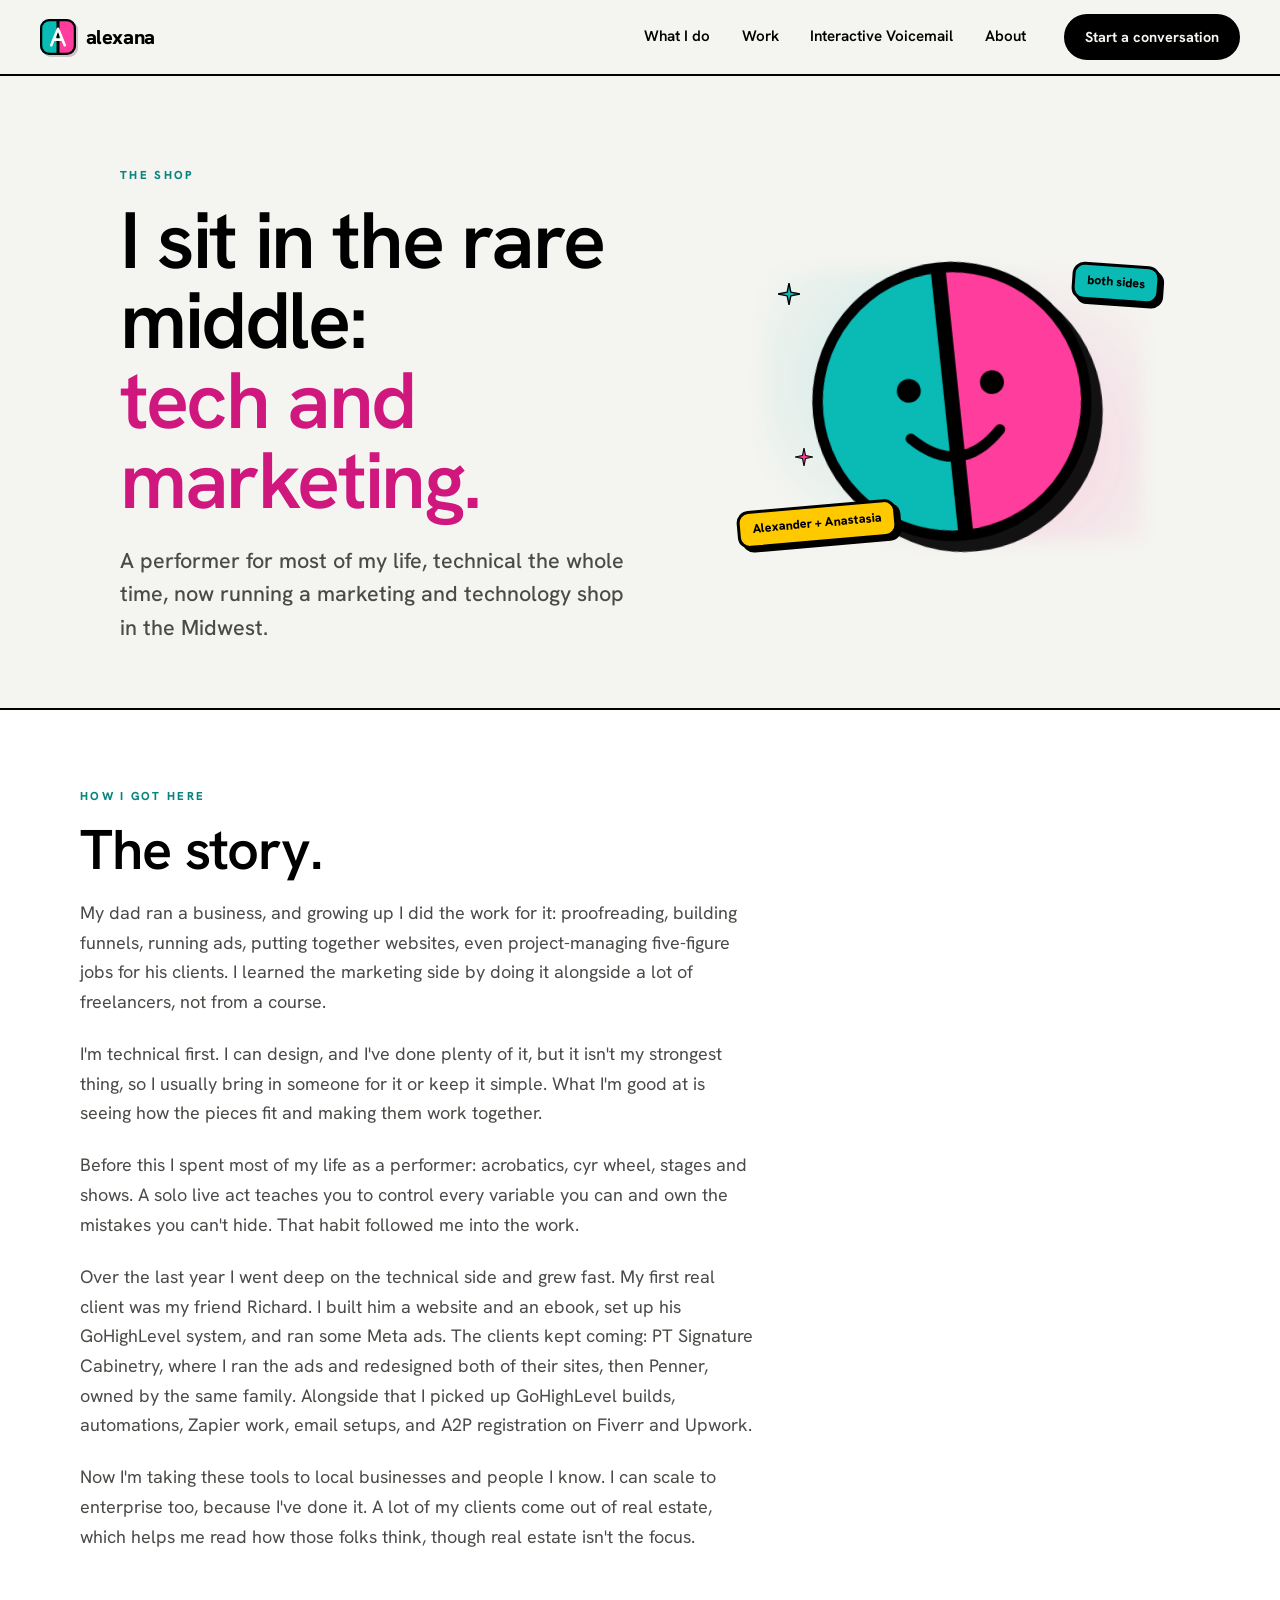
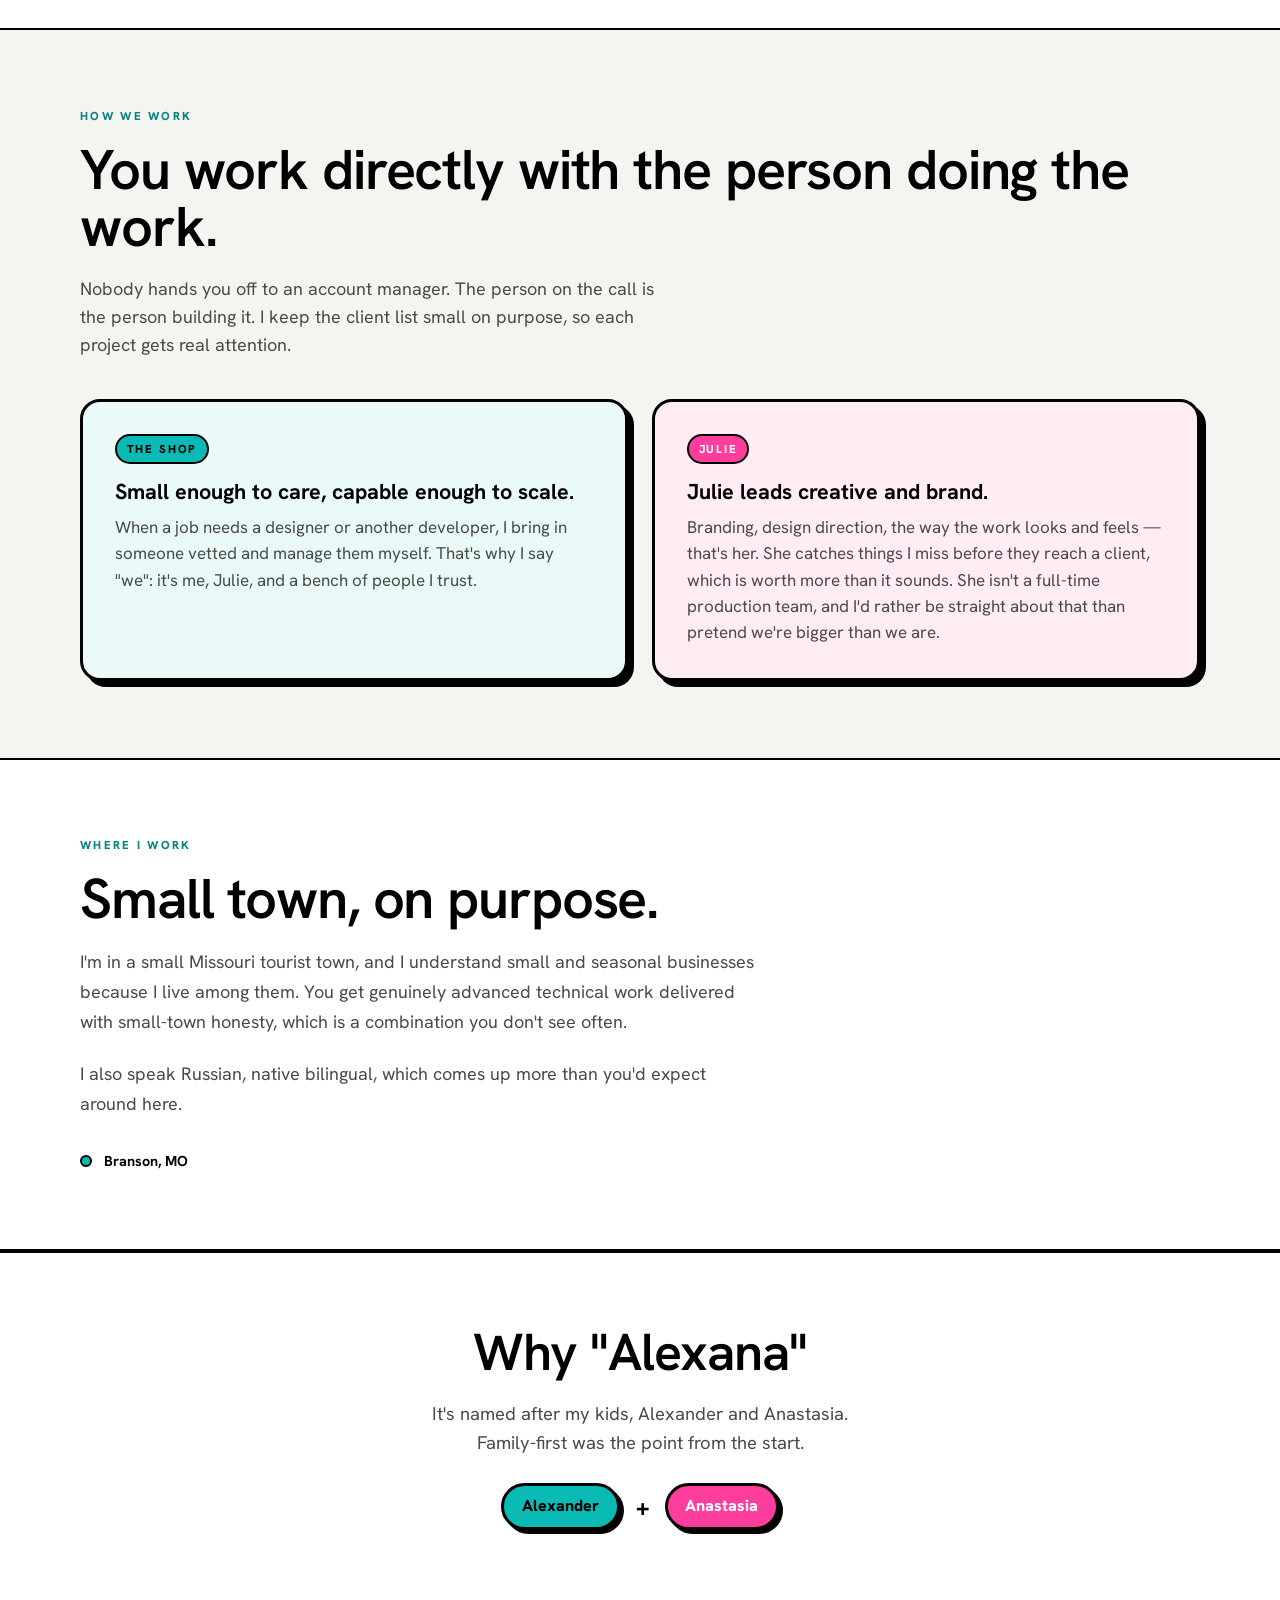
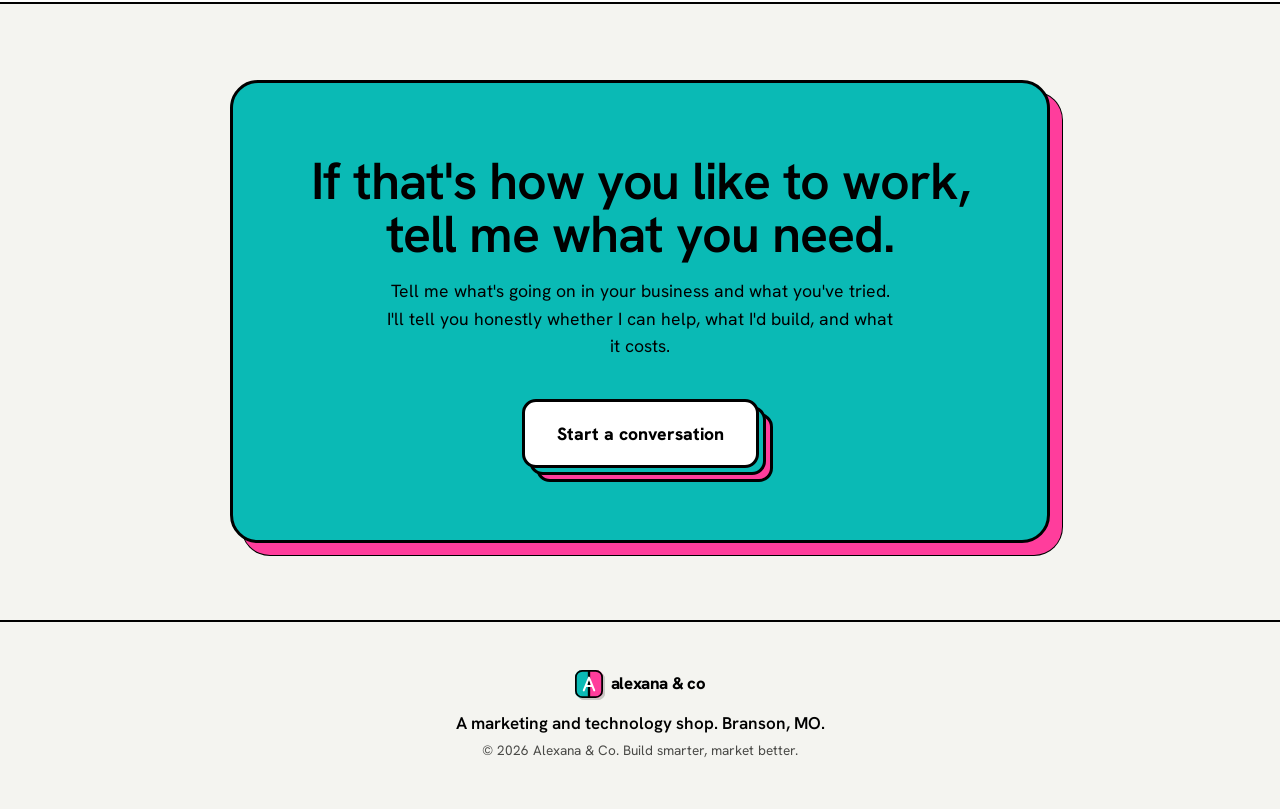
==== about.html @ c363ffd3 "Expand to full site: About, What I Do, Work, Contact; cut the small-town line" ====
<!DOCTYPE html>
<html lang="en">
<head>
  <meta charset="UTF-8" />
  <meta name="viewport" content="width=device-width, initial-scale=1.0" />
  <title>About | Alexana &amp; Co</title>
  <meta name="description" content="Anthony Soumiatin runs a small marketing and technology shop in Branson, MO. He handles both sides: the tech a business runs on and the marketing that fills it." />
  <link rel="preconnect" href="https://fonts.googleapis.com" />
  <link rel="preconnect" href="https://fonts.gstatic.com" crossorigin />
  <link href="https://fonts.googleapis.com/css2?family=Hanken+Grotesk:wght@400;500;600;700;800;900&display=swap" rel="stylesheet" />
  <link rel="stylesheet" href="styles.css" />

  <style>
    /* ============================================================
       About page — scoped styles
       ============================================================ */

    /* hero with coin accent */
    .about-hero {
      max-width: var(--wrap);
      margin: 0 auto;
      padding: clamp(3rem, 7vw, 6rem) clamp(1.25rem, 4vw, 2.5rem) clamp(2.5rem, 5vw, 4rem);
      display: grid;
      grid-template-columns: 1.15fr 0.85fr;
      gap: clamp(2rem, 5vw, 4rem);
      align-items: center;
    }

    .about-hero-text { min-width: 0; }

    .about-hero-title {
      font-size: clamp(2.6rem, 7vw, 5rem);
      font-weight: 600;
      line-height: 1.0;
      letter-spacing: -0.03em;
      margin-bottom: 1.5rem;
    }

    .about-hero-sub {
      font-size: clamp(1.1rem, 2vw, 1.35rem);
      font-weight: 500;
      color: var(--ink-muted);
      max-width: 42ch;
    }

    /* coin art cluster — reuses .coin, .sticker, .spark from styles.css */
    .about-hero-art {
      position: relative;
      min-height: 300px;
      display: flex;
      align-items: center;
      justify-content: center;
    }

    .about-hero-art::before {
      content: "";
      position: absolute;
      inset: 6% 4%;
      background: radial-gradient(circle at 38% 40%, rgba(10, 186, 181, 0.18), transparent 60%),
                  radial-gradient(circle at 68% 65%, rgba(255, 61, 156, 0.18), transparent 60%);
      filter: blur(8px);
      z-index: 0;
    }

    .about-coin-label {
      position: absolute;
      z-index: 2;
      font-weight: 800;
      font-size: 0.78rem;
      padding: 0.4rem 0.75rem;
      background: var(--paper-2);
      border: 3px solid var(--ink);
      border-radius: 12px;
      box-shadow: var(--shadow-hard-sm);
      white-space: nowrap;
    }

    .about-coin-label-kids {
      bottom: 5%;
      left: -2%;
      background: #ffc900;
      transform: rotate(-5deg);
    }

    .about-coin-label-sides {
      top: 4%;
      right: 0%;
      background: var(--teal);
      transform: rotate(4deg);
    }

    /* story band: readable prose, not too wide */
    .about-prose {
      max-width: 68ch;
    }

    .about-prose p {
      font-size: 1.125rem;
      color: var(--ink-muted);
      line-height: 1.65;
      margin-bottom: 1.4rem;
    }

    .about-prose p:last-child { margin-bottom: 0; }

    /* two-card layout for "how we work" */
    .about-pair {
      display: grid;
      grid-template-columns: 1fr 1fr;
      gap: 1.5rem;
      margin-top: 2.5rem;
    }

    /* name origin — centered callout */
    .about-name-band {
      padding: clamp(2.5rem, 6vw, 4.5rem) clamp(1.25rem, 4vw, 2.5rem);
      text-align: center;
      background: var(--paper-2);
      border-top: 2px solid var(--ink);
      border-bottom: 2px solid var(--ink);
    }

    .about-name-hed {
      font-size: clamp(2rem, 5vw, 3.25rem);
      font-weight: 600;
      line-height: 1.05;
      letter-spacing: -0.02em;
      margin-bottom: 1.25rem;
    }

    .about-name-body {
      font-size: 1.15rem;
      color: var(--ink-muted);
      max-width: 46ch;
      margin: 0 auto;
      line-height: 1.6;
    }

    .about-name-accent {
      display: inline-flex;
      gap: 1rem;
      align-items: center;
      margin-top: 1.5rem;
    }

    .about-name-pill {
      font-weight: 800;
      font-size: 1rem;
      padding: 0.5rem 1.1rem;
      border: 3px solid var(--ink);
      border-radius: 999px;
      box-shadow: var(--shadow-hard-sm);
    }

    .about-name-pill-a { background: var(--teal); }
    .about-name-pill-b { background: var(--pink); color: #fff; }

    /* location strip */
    .about-location-strip {
      display: flex;
      align-items: center;
      gap: 0.75rem;
      font-weight: 700;
      font-size: 0.9rem;
      margin-top: 2rem;
    }

    .about-location-dot {
      width: 12px;
      height: 12px;
      background: var(--teal);
      border: 2px solid var(--ink);
      border-radius: 50%;
      flex-shrink: 0;
    }

    /* ============================================================
       Responsive
       ============================================================ */
    @media (max-width: 860px) {
      .about-hero {
        grid-template-columns: 1fr;
        gap: 1rem;
        padding-top: 2rem;
      }

      .about-hero-art {
        min-height: 180px;
        order: -1;
      }

      .about-hero-art .coin { width: 150px; }

      .about-coin-label { display: none; }

      .about-pair { grid-template-columns: 1fr; gap: 1rem; }
    }
  </style>
</head>
<body>

  <!-- ===== NAV ===== -->
  <header class="nav">
    <a class="brand" href="index.html" aria-label="Alexana and Co home">
      <span class="brand-mark" aria-hidden="true">
        <svg viewBox="0 0 48 48" width="36" height="36" role="img" aria-label="Alexana A mark">
          <defs>
            <clipPath id="sq"><rect x="0" y="0" width="48" height="48" rx="12" /></clipPath>
          </defs>
          <g clip-path="url(#sq)">
            <rect x="0" y="0" width="24" height="48" fill="#0ABAB5" />
            <rect x="24" y="0" width="24" height="48" fill="#ff3d9c" />
            <rect x="22" y="0" width="4" height="48" fill="#000" />
          </g>
          <rect x="1.5" y="1.5" width="45" height="45" rx="11" fill="none" stroke="#000" stroke-width="3" />
          <path d="M15 35 L24 13 L33 35 M18.4 27.5 H29.6" fill="none" stroke="#fff" stroke-width="3.4" stroke-linecap="round" stroke-linejoin="round" />
        </svg>
      </span>
      <span class="brand-word">alexana</span>
    </a>

    <nav class="nav-links" id="navLinks" aria-label="Primary">
      <a href="what-i-do.html">What I do</a>
      <a href="work.html">Work</a>
      <a href="https://interactive-voicemail.pages.dev" target="_blank" rel="noopener">Interactive Voicemail</a>
      <a href="about.html">About</a>
    </nav>

    <a class="btn btn-pill" href="contact.html">Start a conversation</a>

    <button class="nav-toggle" id="navToggle" aria-label="Open menu" aria-expanded="false" aria-controls="navLinks">
      <span></span><span></span><span></span>
    </button>
  </header>

  <main id="top">

    <!-- ===== HERO ===== -->
    <div class="about-hero">
      <div class="about-hero-text">
        <p class="eyebrow">The shop</p>
        <h1 class="about-hero-title">I sit in the rare middle:<br /><span class="ink-pink">tech and marketing.</span></h1>
        <p class="about-hero-sub">A performer for most of my life, technical the whole time, now running a marketing and technology shop in the Midwest.</p>
      </div>

      <div class="about-hero-art" aria-hidden="true">
        <div class="coin">
          <svg viewBox="0 0 200 200" width="100%" height="100%">
            <defs><clipPath id="coinc"><circle cx="100" cy="100" r="90" /></clipPath></defs>
            <g clip-path="url(#coinc)">
              <rect x="0" y="0" width="100" height="200" fill="#0ABAB5" />
              <rect x="100" y="0" width="100" height="200" fill="#ff3d9c" />
              <rect x="95" y="0" width="10" height="200" fill="#000" />
            </g>
            <circle cx="100" cy="100" r="90" fill="none" stroke="#000" stroke-width="7" />
            <circle cx="72" cy="90" r="8" fill="#000" />
            <circle cx="128" cy="90" r="8" fill="#000" />
            <path d="M70 122 Q100 152 130 122" fill="none" stroke="#000" stroke-width="7" stroke-linecap="round" />
          </svg>
        </div>
        <div class="about-coin-label about-coin-label-sides">both sides</div>
        <div class="about-coin-label about-coin-label-kids">Alexander + Anastasia</div>
        <svg class="spark spark-1" viewBox="0 0 24 24"><path d="M12 0 L14 10 L24 12 L14 14 L12 24 L10 14 L0 12 L10 10 Z" fill="#0ABAB5" stroke="#000" stroke-width="1.5" stroke-linejoin="round" /></svg>
        <svg class="spark spark-3" viewBox="0 0 24 24"><path d="M12 0 L14 10 L24 12 L14 14 L12 24 L10 14 L0 12 L10 10 Z" fill="#ff3d9c" stroke="#000" stroke-width="1.5" stroke-linejoin="round" /></svg>
      </div>
    </div>

    <!-- ===== THE STORY ===== -->
    <section class="band band-paper" id="story">
      <div class="wrap">
        <p class="eyebrow">How I got here</p>
        <h2 class="band-title">The story.</h2>
        <div class="about-prose">
          <p>My dad ran a business, and growing up I did the work for it: proofreading, building funnels, running ads, putting together websites, even project-managing five-figure jobs for his clients. I learned the marketing side by doing it alongside a lot of freelancers, not from a course.</p>
          <p>I'm technical first. I can design, and I've done plenty of it, but it isn't my strongest thing, so I usually bring in someone for it or keep it simple. What I'm good at is seeing how the pieces fit and making them work together.</p>
          <p>Before this I spent most of my life as a performer: acrobatics, cyr wheel, stages and shows. A solo live act teaches you to control every variable you can and own the mistakes you can't hide. That habit followed me into the work.</p>
          <p>Over the last year I went deep on the technical side and grew fast. My first real client was my friend Richard. I built him a website and an ebook, set up his GoHighLevel system, and ran some Meta ads. The clients kept coming: PT Signature Cabinetry, where I ran the ads and redesigned both of their sites, then Penner, owned by the same family. Alongside that I picked up GoHighLevel builds, automations, Zapier work, email setups, and A2P registration on Fiverr and Upwork.</p>
          <p>Now I'm taking these tools to local businesses and people I know. I can scale to enterprise too, because I've done it. A lot of my clients come out of real estate, which helps me read how those folks think, though real estate isn't the focus.</p>
        </div>
      </div>
    </section>

    <!-- ===== HOW WE WORK ===== -->
    <section class="band" id="how-we-work">
      <div class="wrap">
        <p class="eyebrow">How we work</p>
        <h2 class="band-title">You work directly with the person doing the work.</h2>
        <p class="band-lede">Nobody hands you off to an account manager. The person on the call is the person building it. I keep the client list small on purpose, so each project gets real attention.</p>

        <div class="about-pair">
          <article class="card card-teal">
            <span class="card-kicker">The shop</span>
            <h3>Small enough to care, capable enough to scale.</h3>
            <p>When a job needs a designer or another developer, I bring in someone vetted and manage them myself. That's why I say "we": it's me, Julie, and a bench of people I trust.</p>
          </article>
          <article class="card card-pink">
            <span class="card-kicker">Julie</span>
            <h3>Julie leads creative and brand.</h3>
            <p>Branding, design direction, the way the work looks and feels — that's her. She catches things I miss before they reach a client, which is worth more than it sounds. She isn't a full-time production team, and I'd rather be straight about that than pretend we're bigger than we are.</p>
          </article>
        </div>
      </div>
    </section>

    <!-- ===== WHERE WE WORK ===== -->
    <section class="band band-paper" id="location">
      <div class="wrap">
        <p class="eyebrow">Where I work</p>
        <h2 class="band-title">Small town, on purpose.</h2>
        <div class="about-prose">
          <p>I'm in a small Missouri tourist town, and I understand small and seasonal businesses because I live among them. You get genuinely advanced technical work delivered with small-town honesty, which is a combination you don't see often.</p>
          <p>I also speak Russian, native bilingual, which comes up more than you'd expect around here.</p>
        </div>
        <div class="about-location-strip">
          <span class="about-location-dot"></span>
          <span>Branson, MO</span>
        </div>
      </div>
    </section>

    <!-- ===== WHY ALEXANA (name origin) ===== -->
    <div class="about-name-band" id="name">
      <h2 class="about-name-hed">Why "Alexana"</h2>
      <p class="about-name-body">It's named after my kids, Alexander and Anastasia. Family-first was the point from the start.</p>
      <div class="about-name-accent" aria-hidden="true">
        <span class="about-name-pill about-name-pill-a">Alexander</span>
        <span style="font-size:1.5rem;font-weight:800;">+</span>
        <span class="about-name-pill about-name-pill-b">Anastasia</span>
      </div>
    </div>

    <!-- ===== FINAL CTA ===== -->
    <section class="cta" id="contact">
      <div class="cta-card">
        <h2>If that's how you like to work, tell me what you need.</h2>
        <p>Tell me what's going on in your business and what you've tried. I'll tell you honestly whether I can help, what I'd build, and what it costs.</p>
        <a href="contact.html" class="btn btn-stack btn-stack-lg">
          <span class="btn-stack-face">Start a conversation</span>
        </a>
      </div>
    </section>

  </main>

  <!-- ===== FOOTER ===== -->
  <footer class="foot">
    <div class="foot-brand">
      <span class="brand-mark brand-mark-sm" aria-hidden="true">
        <svg viewBox="0 0 48 48" width="28" height="28">
          <g clip-path="url(#sq)">
            <rect x="0" y="0" width="24" height="48" fill="#0ABAB5" />
            <rect x="24" y="0" width="24" height="48" fill="#ff3d9c" />
            <rect x="22" y="0" width="4" height="48" fill="#000" />
          </g>
          <rect x="1.5" y="1.5" width="45" height="45" rx="11" fill="none" stroke="#000" stroke-width="3" />
          <path d="M15 35 L24 13 L33 35 M18.4 27.5 H29.6" fill="none" stroke="#fff" stroke-width="3.4" stroke-linecap="round" stroke-linejoin="round" />
        </svg>
      </span>
      <span class="brand-word">alexana &amp; co</span>
    </div>
    <p class="foot-line">A marketing and technology shop. Branson, MO.</p>
    <p class="foot-copy">&copy; 2026 Alexana &amp; Co. Build smarter, market better.</p>
  </footer>

  <script>
    (function () {
      var t = document.getElementById("navToggle");
      var l = document.getElementById("navLinks");
      if (!t || !l) return;
      t.addEventListener("click", function () {
        var open = l.classList.toggle("is-open");
        t.setAttribute("aria-expanded", open ? "true" : "false");
      });
      l.querySelectorAll("a").forEach(function (a) {
        a.addEventListener("click", function () {
          l.classList.remove("is-open");
          t.setAttribute("aria-expanded", "false");
        });
      });
    })();
  </script>
</body>
</html>
---- styles.css ----
/* ============================================================
   Alexana & Co — Gumroad-language homepage prototype
   B&W warm-paper base · hard offset shadows · teal/pink on
   interaction · stacked two-tone primary button · rounded cards
   ============================================================ */

:root {
  --paper: #f4f4f0;       /* warm off-white base (Gumroad lineage) */
  --paper-2: #ffffff;     /* raised card surface */
  --ink: #000000;         /* text, borders, hard shadows */
  --ink-muted: #4a4a47;   /* supporting copy on paper */
  --teal: #0ABAB5;        /* brand teal */
  --teal-deep: #07847f;
  --pink: #ff3d9c;        /* brand pink (fills, borders, shadows) */
  --pink-deep: #d81b7c;
  --pink-text: #cf177e;   /* darker pink for text — passes WCAG AA on paper */
  --dark: #0e0e0d;        /* dark product band */

  --radius-card: 20px;
  --radius-btn: 14px;

  --shadow-hard: 6px 6px 0 var(--ink);
  --shadow-hard-sm: 4px 4px 0 var(--ink);

  --wrap: 1120px;
  --ease: cubic-bezier(0.2, 0.7, 0.2, 1);
}

* { box-sizing: border-box; margin: 0; padding: 0; }

html { scroll-behavior: smooth; }

body {
  background: var(--paper);
  color: var(--ink);
  font-family: "Hanken Grotesk", system-ui, sans-serif;
  font-size: 1.0625rem;
  line-height: 1.55;
  -webkit-font-smoothing: antialiased;
  text-rendering: optimizeLegibility;
}

a { color: inherit; text-decoration: none; }

.wrap { max-width: var(--wrap); margin: 0 auto; }

/* ---------- shared type ---------- */
.eyebrow {
  font-size: 0.72rem;
  font-weight: 800;
  text-transform: uppercase;
  letter-spacing: 0.2em;
  color: var(--teal-deep);
  margin-bottom: 1rem;
}
.eyebrow-light { color: var(--teal); }

.ink-pink { color: var(--pink-text); }
.ink-teal { color: var(--teal); }

/* ============================================================
   NAV
   ============================================================ */
.nav {
  position: sticky;
  top: 0;
  z-index: 50;
  display: flex;
  align-items: center;
  gap: 1.5rem;
  padding: 0.9rem clamp(1rem, 4vw, 2.5rem);
  background: rgba(244, 244, 240, 0.85);
  backdrop-filter: blur(10px);
  border-bottom: 2px solid var(--ink);
}

.brand { display: flex; align-items: center; gap: 0.6rem; }
.brand-mark { display: inline-flex; }
.brand-mark svg { display: block; filter: drop-shadow(2px 2px 0 rgba(0,0,0,0.18)); }
.brand-word {
  font-weight: 800;
  font-size: 1.25rem;
  letter-spacing: -0.02em;
}

.nav-links {
  display: flex;
  gap: 0.35rem;
  margin-left: auto;
  flex-wrap: wrap;
}

/* hamburger toggle (mobile only) */
.nav-toggle {
  display: none;
  flex-direction: column;
  gap: 5px;
  width: 44px;
  height: 40px;
  align-items: center;
  justify-content: center;
  background: var(--paper-2);
  border: 2px solid var(--ink);
  border-radius: 10px;
  box-shadow: var(--shadow-hard-sm);
  cursor: pointer;
}
.nav-toggle span { display: block; width: 20px; height: 2.5px; background: var(--ink); border-radius: 2px; }
.nav-links a {
  font-weight: 600;
  font-size: 0.95rem;
  padding: 0.4rem 0.7rem;
  border: 2px solid transparent;
  border-radius: 10px;
  transition: transform 0.15s var(--ease), box-shadow 0.15s var(--ease),
              border-color 0.15s var(--ease), background 0.15s var(--ease), color 0.15s var(--ease);
}
/* on hover the color arrives as the FILL; the hard shadow stays solid black */
.nav-links a:hover {
  border-color: var(--ink);
  background: var(--teal);
  color: var(--ink);
  box-shadow: 3px 3px 0 var(--ink);
  transform: translate(-1px, -1px);
}
.nav-links a:nth-child(even):hover {
  background: var(--pink);
  color: #fff;
  box-shadow: 3px 3px 0 var(--ink);
}

/* ============================================================
   BUTTONS
   ============================================================ */

/* pill (nav CTA): black at rest, colored hard shadow appears on hover */
.btn-pill {
  display: inline-block;
  font-weight: 700;
  font-size: 0.9rem;
  padding: 0.6rem 1.2rem;
  background: var(--ink);
  color: var(--paper);
  border: 2px solid var(--ink);
  border-radius: 999px;
  white-space: nowrap;
  transition: transform 0.15s var(--ease), box-shadow 0.15s var(--ease),
              background 0.15s var(--ease), color 0.15s var(--ease);
}
.btn-pill:hover {
  background: var(--teal);
  color: var(--ink);
  box-shadow: 4px 4px 0 var(--ink);
  transform: translate(-2px, -2px);
}
.btn-pill:active { transform: translate(0, 0); box-shadow: 2px 2px 0 var(--ink); }

/* ghost link with animated underline */
.btn-ghost {
  display: inline-block;
  font-weight: 700;
  font-size: 0.8rem;
  text-transform: uppercase;
  letter-spacing: 0.14em;
  padding-bottom: 3px;
  background-image: linear-gradient(var(--teal), var(--teal));
  background-size: 0% 3px;
  background-position: 0 100%;
  background-repeat: no-repeat;
  transition: background-size 0.25s var(--ease), color 0.2s var(--ease);
}
.btn-ghost:hover { color: var(--teal-deep); background-size: 100% 3px; }
.btn-ghost-light { color: #fff; background-image: linear-gradient(var(--pink), var(--pink)); }
.btn-ghost-light:hover { color: #fff; }

/* ---- THE STACKED TWO-TONE PRIMARY BUTTON ---- */
/* white face on top of an offset teal layer on top of an offset
   pink layer; each layer is outlined in black, so two colors sit
   stacked, separated by hard black lines. */
.btn-stack {
  position: relative;
  display: inline-block;
  isolation: isolate;
  margin: 0 22px 22px 0; /* reserve room so both color layers always show */
}
.btn-stack-face {
  position: relative;
  z-index: 2;
  display: inline-block;
  font-weight: 800;
  font-size: 1rem;
  padding: 0.95rem 1.6rem;
  background: var(--paper-2);
  color: var(--ink);
  border: 3px solid var(--ink);
  border-radius: var(--radius-btn);
  transition: transform 0.15s var(--ease);
}
.btn-stack::after,
.btn-stack::before {
  content: "";
  position: absolute;
  inset: 0;
  border: 3px solid var(--ink);
  border-radius: var(--radius-btn);
}
.btn-stack::after  { background: var(--teal); transform: translate(7px, 7px); z-index: 1; }
.btn-stack::before { background: var(--pink); transform: translate(14px, 14px); z-index: 0; }
.btn-stack:hover .btn-stack-face { transform: translate(3px, 3px); }
.btn-stack:active .btn-stack-face { transform: translate(5px, 5px); }
.btn-stack-lg .btn-stack-face { font-size: 1.1rem; padding: 1.1rem 2rem; }

/* ============================================================
   HERO
   ============================================================ */
.hero {
  max-width: var(--wrap);
  margin: 0 auto;
  padding: clamp(2.75rem, 6vw, 5.5rem) clamp(1.25rem, 4vw, 2.5rem) clamp(2.5rem, 5vw, 4rem);
  display: grid;
  grid-template-columns: 1.05fr 0.95fr;
  gap: clamp(1.5rem, 4vw, 3rem);
  align-items: center;
}
.hero-text { min-width: 0; }

/* hero art cluster — playful color + the both-sides coin character */
.hero-art {
  position: relative;
  min-height: 360px;
  display: flex;
  align-items: center;
  justify-content: center;
}
.hero-art::before {
  content: "";
  position: absolute;
  inset: 6% 4%;
  background: radial-gradient(circle at 38% 40%, rgba(10, 186, 181, 0.22), transparent 60%),
              radial-gradient(circle at 70% 68%, rgba(255, 61, 156, 0.22), transparent 60%);
  filter: blur(8px);
  z-index: 0;
}
.coin {
  position: relative;
  z-index: 1;
  width: min(300px, 72%);
  aspect-ratio: 1;
  filter: drop-shadow(10px 12px 0 rgba(0, 0, 0, 0.92));
  transform: rotate(-6deg);
}
.sticker {
  position: absolute;
  z-index: 2;
  font-weight: 800;
  font-size: 0.8rem;
  padding: 0.45rem 0.8rem;
  background: var(--paper-2);
  border: 3px solid var(--ink);
  border-radius: 12px;
  box-shadow: var(--shadow-hard-sm);
  white-space: nowrap;
}
.sticker-lead { top: 2%; right: -2%; background: var(--pink); color: #fff; transform: rotate(5deg); }
.sticker-side { bottom: 6%; left: -4%; background: #ffc900; transform: rotate(-7deg); }
.sticker-ai { bottom: 22%; right: -6%; background: var(--teal); transform: rotate(6deg); }
.spark { position: absolute; z-index: 2; width: 22px; height: 22px; }
.spark-1 { top: 10%; left: 8%; }
.spark-2 { top: 34%; right: 10%; width: 15px; height: 15px; }
.spark-3 { bottom: 30%; left: 12%; width: 18px; height: 18px; }

/* hand-drawn doodle underline on "market better." */
.doodle-underline { position: relative; display: inline-block; }
.doodle-underline::after {
  content: "";
  position: absolute;
  left: 0; right: 0; bottom: -0.18em;
  height: 0.22em;
  background: url("data:image/svg+xml,%3Csvg xmlns='http://www.w3.org/2000/svg' viewBox='0 0 60 12' preserveAspectRatio='none'%3E%3Cpath d='M1 7 Q 9 1 16 7 T 30 7 T 44 7 T 59 7' fill='none' stroke='%230ABAB5' stroke-width='3' stroke-linecap='round'/%3E%3C/svg%3E") no-repeat;
  background-size: 100% 100%;
}
.hero-title {
  font-size: clamp(3rem, 8.5vw, 6.5rem);
  font-weight: 600;
  line-height: 0.98;
  letter-spacing: -0.03em;
  margin-bottom: 1.5rem;
}
.hero-sub {
  font-size: clamp(1.15rem, 2.2vw, 1.5rem);
  font-weight: 500;
  max-width: 36ch;
  margin-bottom: 2.25rem;
}
.hero-support {
  font-size: 0.78rem;
  font-weight: 700;
  text-transform: uppercase;
  letter-spacing: 0.18em;
  color: var(--ink-muted);
  margin-bottom: 2.5rem;
}
.hero-actions { display: flex; align-items: center; flex-wrap: wrap; gap: 0.5rem 1.5rem; margin-bottom: 3rem; }

.tag-strip {
  display: flex;
  flex-wrap: wrap;
  gap: 0.6rem;
  list-style: none;
}
.tag-strip li {
  font-weight: 700;
  font-size: 0.85rem;
  padding: 0.4rem 0.9rem;
  background: var(--paper-2);
  border: 2px solid var(--ink);
  border-radius: 999px;
  box-shadow: var(--shadow-hard-sm);
  transition: transform 0.15s var(--ease), background 0.15s var(--ease), color 0.15s var(--ease), box-shadow 0.15s var(--ease);
}
.tag-strip li:hover { background: var(--teal); transform: translate(-2px, -2px); box-shadow: 6px 6px 0 var(--ink); }
.tag-strip li:nth-child(even):hover { background: var(--pink); }

/* ============================================================
   BANDS + CARDS
   ============================================================ */
.band { padding: clamp(2.75rem, 6vw, 5.5rem) clamp(1.25rem, 4vw, 2.5rem); }
.band-paper { background: var(--paper-2); border-top: 2px solid var(--ink); border-bottom: 2px solid var(--ink); }
.band .wrap, .cta { }

.band-title {
  font-size: clamp(2.1rem, 5vw, 3.5rem);
  font-weight: 600;
  line-height: 1.02;
  letter-spacing: -0.02em;
  margin-bottom: 1.25rem;
}
.band-lede {
  font-size: 1.125rem;
  color: var(--ink-muted);
  max-width: 60ch;
  margin-bottom: 2.5rem;
}

.duo { display: grid; grid-template-columns: 1fr 1fr; gap: 1.5rem; margin-bottom: 2.25rem; }
.card {
  background: var(--paper-2);
  border: 3px solid var(--ink);
  border-radius: var(--radius-card);
  padding: 2rem;
  box-shadow: var(--shadow-hard);
  transition: transform 0.18s var(--ease), box-shadow 0.18s var(--ease);
}
.card-teal { background: #e9faf9; } /* soft teal wash so the section isn't plain white */
.card-pink { background: #ffecf5; } /* soft pink wash */
.card:hover { transform: translate(-3px, -3px); }
.card-teal:hover { box-shadow: 10px 10px 0 var(--teal); }
.card-pink:hover { box-shadow: 10px 10px 0 var(--pink); }
.card-kicker {
  display: inline-block;
  font-weight: 800;
  font-size: 0.72rem;
  text-transform: uppercase;
  letter-spacing: 0.16em;
  padding: 0.25rem 0.6rem;
  border: 2px solid var(--ink);
  border-radius: 999px;
  margin-bottom: 1rem;
}
.card-teal .card-kicker { background: var(--teal); }
.card-pink .card-kicker { background: var(--pink); color: #fff; }
.card h3 { font-size: 1.35rem; font-weight: 700; line-height: 1.15; margin-bottom: 0.6rem; }
.card p { color: var(--ink-muted); }

/* ---------- work grid ---------- */
.work-grid { display: grid; grid-template-columns: repeat(3, 1fr); gap: 1.5rem; margin-bottom: 2.5rem; }
.work-card {
  background: var(--paper);
  border: 3px solid var(--ink);
  border-radius: var(--radius-card);
  padding: 1.75rem;
  display: flex;
  flex-direction: column;
  box-shadow: var(--shadow-hard);
  transition: transform 0.18s var(--ease), box-shadow 0.18s var(--ease);
}
.work-card:hover { transform: translate(-3px, -3px); box-shadow: 10px 10px 0 var(--teal); }
.work-card:nth-child(even):hover { box-shadow: 10px 10px 0 var(--pink); }
.work-tag {
  align-self: flex-start;
  font-weight: 700;
  font-size: 0.68rem;
  text-transform: uppercase;
  letter-spacing: 0.12em;
  padding: 0.25rem 0.6rem;
  border: 2px solid var(--ink);
  border-radius: 999px;
  margin-bottom: 1rem;
}
.work-card:nth-child(3n+1) .work-tag { background: var(--teal); }
.work-card:nth-child(3n+2) .work-tag { background: var(--pink); color: #fff; }
.work-card:nth-child(3n+3) .work-tag { background: #f1f333; }
.work-card h3 { font-size: 1.2rem; font-weight: 800; line-height: 1.18; margin-bottom: 0.75rem; }
.work-card p { font-size: 0.95rem; color: var(--ink-muted); margin-bottom: 1.25rem; }
.work-client { margin-top: auto; font-weight: 700; font-size: 0.85rem; padding-top: 0.75rem; border-top: 2px solid var(--ink); }

/* ============================================================
   DARK PRODUCT BAND (Interactive Voicemail)
   ============================================================ */
.band-dark { background: var(--dark); color: #fff; }
.band-lede-light { color: rgba(255, 255, 255, 0.7); }
.iv-wrap { display: grid; grid-template-columns: 1.1fr 0.9fr; gap: 3rem; align-items: center; }
.iv-copy .band-title { color: #fff; }

/* phone */
.phone {
  justify-self: center;
  width: 290px;
  background: #161615;
  border: 4px solid #000;
  border-radius: 38px;
  padding: 0.9rem;
  position: relative;
  box-shadow: 0 0 0 2px var(--teal), 14px 18px 0 rgba(255, 61, 156, 0.5);
}
.phone-notch { width: 90px; height: 7px; background: #000; border-radius: 999px; margin: 0.2rem auto 1rem; }
.phone-screen { background: #0b0b0a; border-radius: 26px; padding: 1rem; display: flex; flex-direction: column; gap: 0.6rem; }
.phone-status { font-size: 0.72rem; font-weight: 700; color: rgba(255,255,255,0.65); display: flex; align-items: center; gap: 0.4rem; margin-bottom: 0.3rem; }
.dot { width: 8px; height: 8px; border-radius: 50%; display: inline-block; }
.dot-teal { background: var(--teal); box-shadow: 0 0 8px var(--teal); }
.dot-pink { background: var(--pink); box-shadow: 0 0 8px var(--pink); }
.bubble { font-size: 0.82rem; line-height: 1.4; padding: 0.6rem 0.8rem; border-radius: 14px; max-width: 85%; }
.bubble-ai { align-self: flex-start; background: rgba(10, 186, 181, 0.16); border: 1px solid rgba(10, 186, 181, 0.5); color: #eafffe; }
.bubble-them { align-self: flex-end; background: #fff; color: #000; font-weight: 500; }
.phone-foot { margin-top: 0.4rem; }
.pill-live { display: inline-flex; align-items: center; gap: 0.4rem; font-size: 0.72rem; font-weight: 700; color: #fff; padding: 0.3rem 0.7rem; border: 1px solid var(--pink); border-radius: 999px; }

/* ============================================================
   FINAL CTA
   ============================================================ */
.cta { padding: clamp(2.75rem, 6vw, 5.5rem) clamp(1.25rem, 4vw, 2.5rem); }
.cta-card {
  max-width: 820px;
  margin: 0 auto;
  text-align: center;
  background: var(--teal);
  border: 3px solid var(--ink);
  border-radius: 28px;
  padding: clamp(2.5rem, 6vw, 4.5rem) clamp(1.5rem, 5vw, 4rem);
  box-shadow: 12px 12px 0 var(--pink), 12px 12px 0 1px var(--ink);
}
.cta-card h2 { font-size: clamp(2rem, 5vw, 3.25rem); font-weight: 600; line-height: 1.02; letter-spacing: -0.02em; margin-bottom: 1rem; }
.cta-card p { font-size: 1.1rem; max-width: 52ch; margin: 0 auto 2.5rem; }
.cta-card .btn-stack { margin: 0; }

/* ============================================================
   FOOTER
   ============================================================ */
.foot {
  border-top: 2px solid var(--ink);
  padding: 3rem clamp(1.25rem, 4vw, 2.5rem);
  text-align: center;
}
.foot-brand { display: inline-flex; align-items: center; gap: 0.5rem; margin-bottom: 0.75rem; }
.foot-brand .brand-word { font-size: 1.05rem; }
.foot-line { font-weight: 600; }
.foot-copy { color: var(--ink-muted); font-size: 0.85rem; margin-top: 0.25rem; }

/* ============================================================
   RESPONSIVE
   ============================================================ */
@media (max-width: 860px) {
  .nav-toggle { display: flex; }
  .btn-pill { margin-left: auto; }
  .nav-links {
    display: none;
    position: absolute;
    top: 100%;
    left: 0;
    right: 0;
    flex-direction: column;
    gap: 0.25rem;
    padding: 1rem clamp(1rem, 4vw, 2.5rem) 1.25rem;
    background: var(--paper);
    border-bottom: 2px solid var(--ink);
  }
  .nav-links.is-open { display: flex; }

  /* tighter, leaner hero on mobile: a compact colorful coin up top, no scattered stickers */
  .hero { grid-template-columns: 1fr; gap: 0.5rem; padding-top: 2rem; }
  .hero-art { min-height: 180px; order: -1; }
  .coin { width: 150px; }
  .hero-art .sticker, .hero-art .spark { display: none; }
  .hero-title { font-size: clamp(2.6rem, 12vw, 3.4rem); }
  .hero-sub { font-size: 1.1rem; }
  .hero-actions { gap: 0.5rem 1rem; margin-bottom: 2rem; }

  .duo { grid-template-columns: 1fr; gap: 1rem; }
  .work-grid { grid-template-columns: 1fr; gap: 1rem; }
  .iv-wrap { grid-template-columns: 1fr; gap: 2rem; }
  .phone { margin-top: 0.5rem; }
}

/* ============================================================
   REDUCED MOTION
   ============================================================ */
@media (prefers-reduced-motion: reduce) {
  html { scroll-behavior: auto; }
  * { transition: none !important; }
  .nav-links a:hover,
  .btn-pill:hover,
  .card:hover,
  .work-card:hover,
  .tag-strip li:hover,
  .btn-stack:hover .btn-stack-face { transform: none; }
}
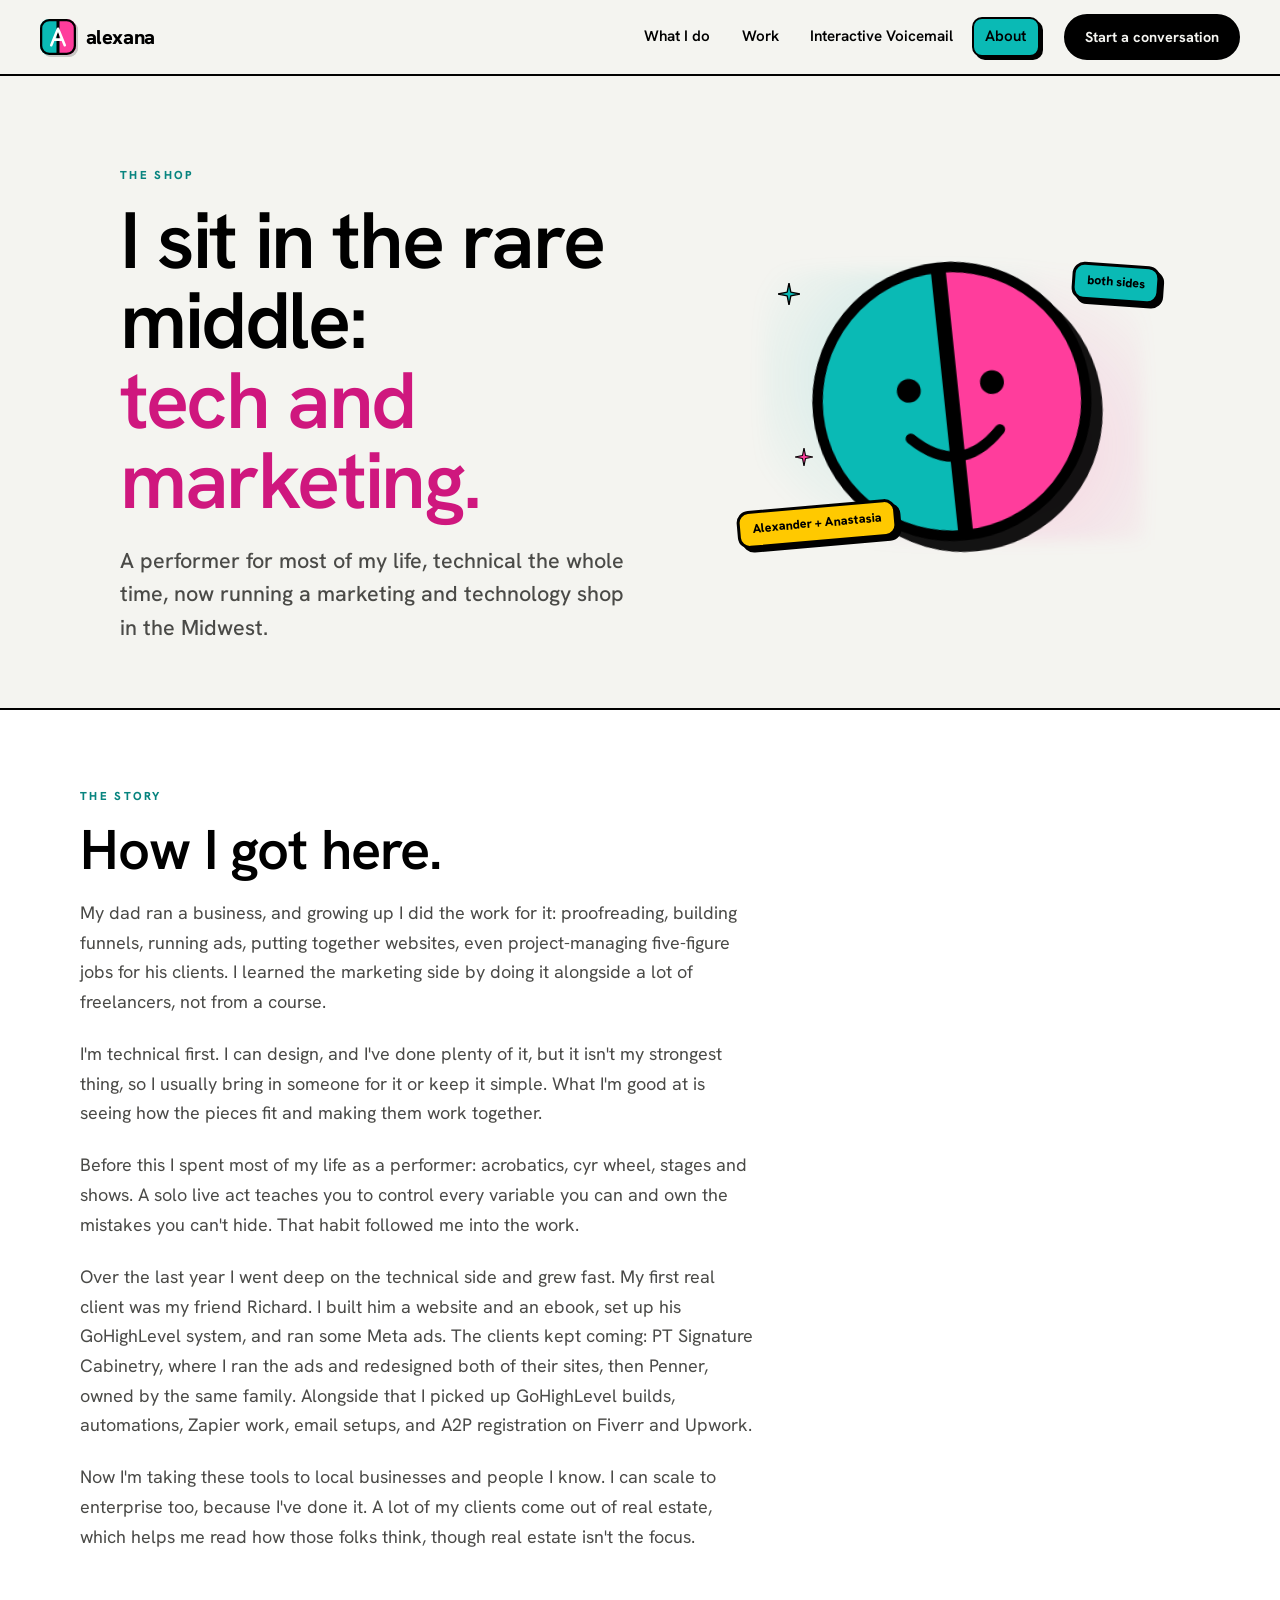
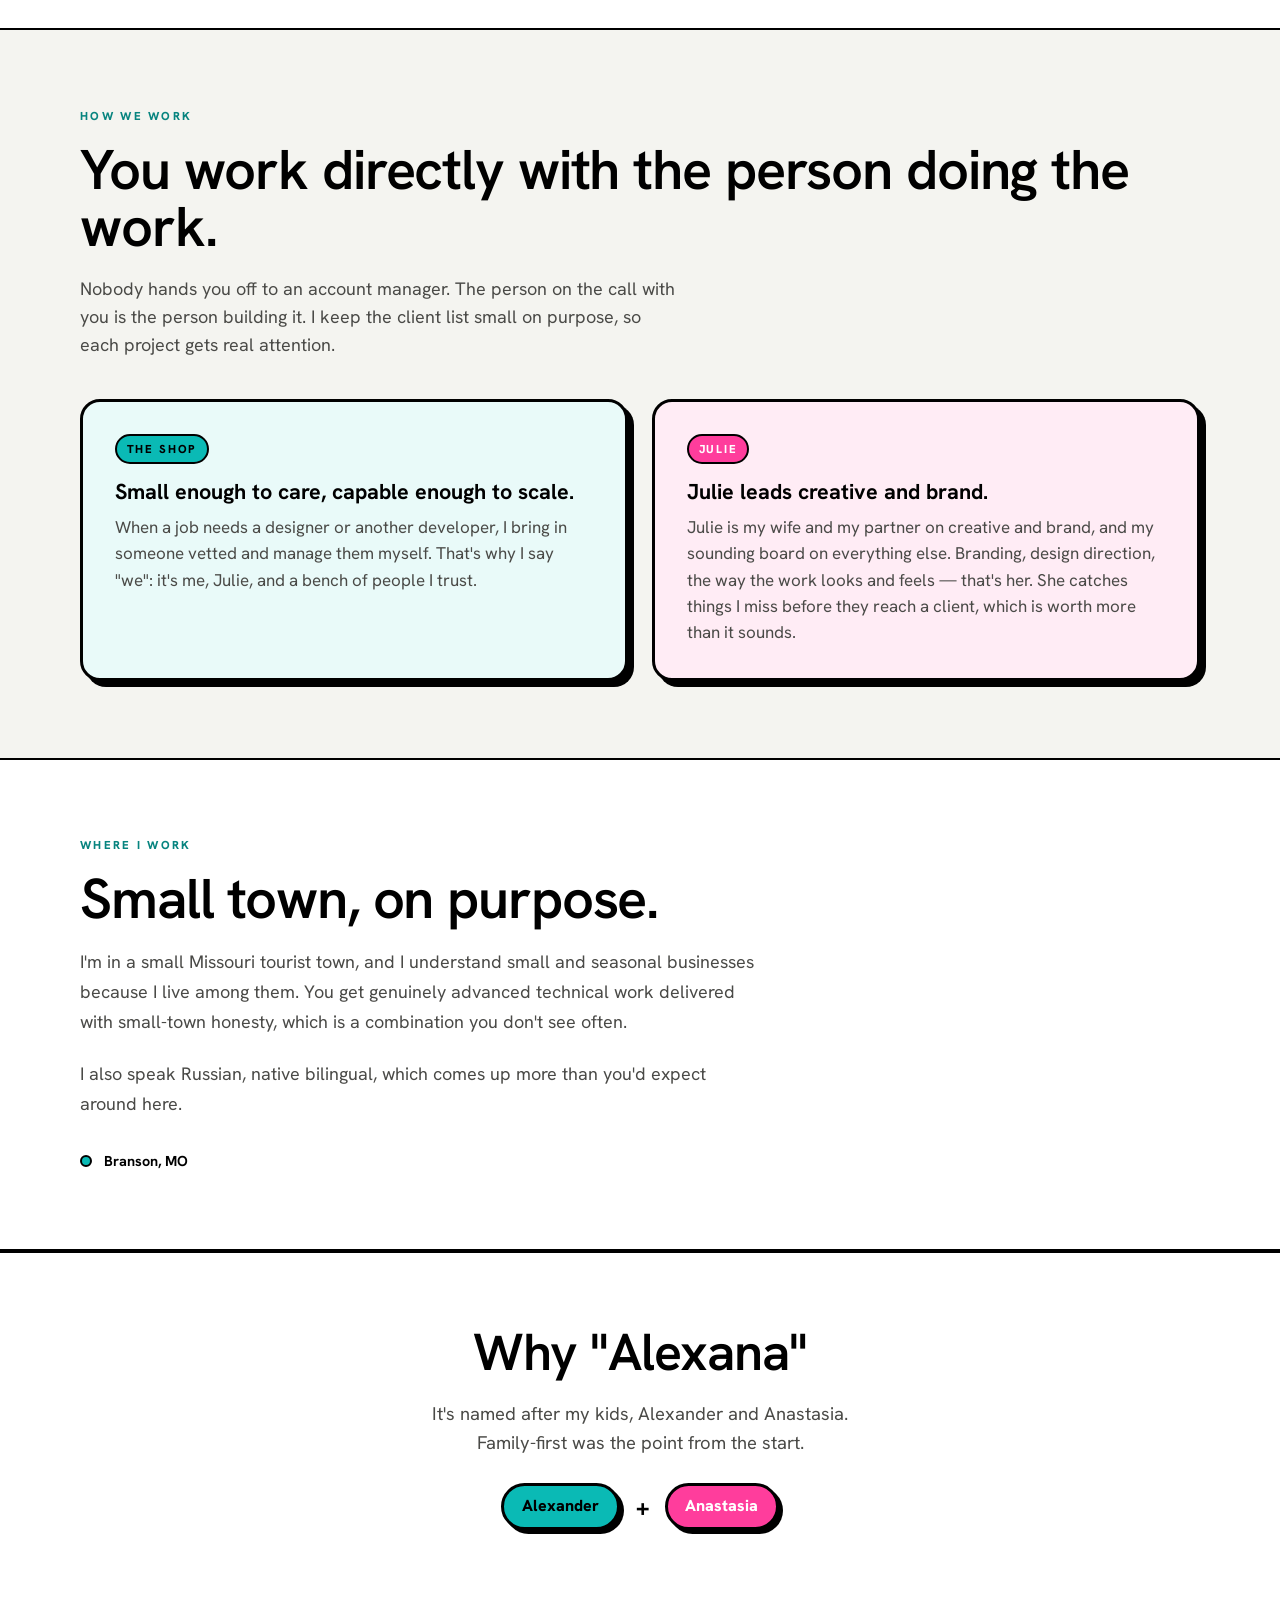
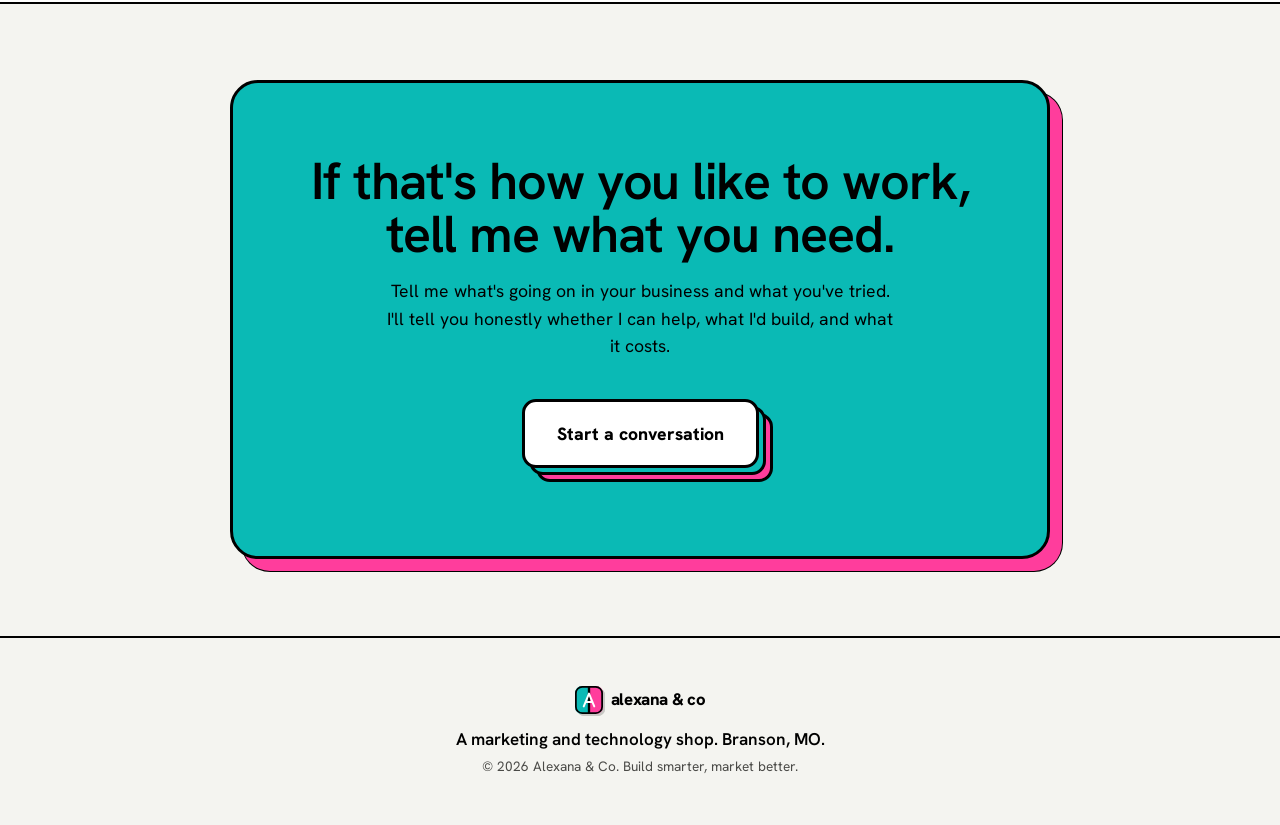
==== commit 1ae83154: "Harden: focus states, aria-current, semantic headings, real form button, copy fidelity, self-contain" ====
--- a/about.html
+++ b/about.html
@@ -223,7 +223,7 @@
       <a href="what-i-do.html">What I do</a>
       <a href="work.html">Work</a>
       <a href="https://interactive-voicemail.pages.dev" target="_blank" rel="noopener">Interactive Voicemail</a>
-      <a href="about.html">About</a>
+      <a href="about.html" aria-current="page">About</a>
     </nav>
 
     <a class="btn btn-pill" href="contact.html">Start a conversation</a>
@@ -236,7 +236,7 @@
   <main id="top">
 
     <!-- ===== HERO ===== -->
-    <div class="about-hero">
+    <section class="about-hero">
       <div class="about-hero-text">
         <p class="eyebrow">The shop</p>
         <h1 class="about-hero-title">I sit in the rare middle:<br /><span class="ink-pink">tech and marketing.</span></h1>
@@ -263,13 +263,13 @@
         <svg class="spark spark-1" viewBox="0 0 24 24"><path d="M12 0 L14 10 L24 12 L14 14 L12 24 L10 14 L0 12 L10 10 Z" fill="#0ABAB5" stroke="#000" stroke-width="1.5" stroke-linejoin="round" /></svg>
         <svg class="spark spark-3" viewBox="0 0 24 24"><path d="M12 0 L14 10 L24 12 L14 14 L12 24 L10 14 L0 12 L10 10 Z" fill="#ff3d9c" stroke="#000" stroke-width="1.5" stroke-linejoin="round" /></svg>
       </div>
-    </div>
+    </section>
 
     <!-- ===== THE STORY ===== -->
     <section class="band band-paper" id="story">
       <div class="wrap">
-        <p class="eyebrow">How I got here</p>
-        <h2 class="band-title">The story.</h2>
+        <p class="eyebrow">The story</p>
+        <h2 class="band-title">How I got here.</h2>
         <div class="about-prose">
           <p>My dad ran a business, and growing up I did the work for it: proofreading, building funnels, running ads, putting together websites, even project-managing five-figure jobs for his clients. I learned the marketing side by doing it alongside a lot of freelancers, not from a course.</p>
           <p>I'm technical first. I can design, and I've done plenty of it, but it isn't my strongest thing, so I usually bring in someone for it or keep it simple. What I'm good at is seeing how the pieces fit and making them work together.</p>
@@ -285,7 +285,7 @@
       <div class="wrap">
         <p class="eyebrow">How we work</p>
         <h2 class="band-title">You work directly with the person doing the work.</h2>
-        <p class="band-lede">Nobody hands you off to an account manager. The person on the call is the person building it. I keep the client list small on purpose, so each project gets real attention.</p>
+        <p class="band-lede">Nobody hands you off to an account manager. The person on the call with you is the person building it. I keep the client list small on purpose, so each project gets real attention.</p>
 
         <div class="about-pair">
           <article class="card card-teal">
@@ -296,7 +296,7 @@
           <article class="card card-pink">
             <span class="card-kicker">Julie</span>
             <h3>Julie leads creative and brand.</h3>
-            <p>Branding, design direction, the way the work looks and feels — that's her. She catches things I miss before they reach a client, which is worth more than it sounds. She isn't a full-time production team, and I'd rather be straight about that than pretend we're bigger than we are.</p>
+            <p>Julie is my wife and my partner on creative and brand, and my sounding board on everything else. Branding, design direction, the way the work looks and feels — that's her. She catches things I miss before they reach a client, which is worth more than it sounds.</p>
           </article>
         </div>
       </div>
@@ -319,7 +319,7 @@
     </section>
 
     <!-- ===== WHY ALEXANA (name origin) ===== -->
-    <div class="about-name-band" id="name">
+    <section class="about-name-band" id="name">
       <h2 class="about-name-hed">Why "Alexana"</h2>
       <p class="about-name-body">It's named after my kids, Alexander and Anastasia. Family-first was the point from the start.</p>
       <div class="about-name-accent" aria-hidden="true">
@@ -327,7 +327,7 @@
         <span style="font-size:1.5rem;font-weight:800;">+</span>
         <span class="about-name-pill about-name-pill-b">Anastasia</span>
       </div>
-    </div>
+    </section>
 
     <!-- ===== FINAL CTA ===== -->
     <section class="cta" id="contact">
@@ -347,7 +347,8 @@
     <div class="foot-brand">
       <span class="brand-mark brand-mark-sm" aria-hidden="true">
         <svg viewBox="0 0 48 48" width="28" height="28">
-          <g clip-path="url(#sq)">
+          <defs><clipPath id="sq-foot"><rect x="0" y="0" width="48" height="48" rx="12" /></clipPath></defs>
+          <g clip-path="url(#sq-foot)">
             <rect x="0" y="0" width="24" height="48" fill="#0ABAB5" />
             <rect x="24" y="0" width="24" height="48" fill="#ff3d9c" />
             <rect x="22" y="0" width="4" height="48" fill="#000" />
--- a/styles.css
+++ b/styles.css
@@ -408,7 +408,7 @@
    DARK PRODUCT BAND (Interactive Voicemail)
    ============================================================ */
 .band-dark { background: var(--dark); color: #fff; }
-.band-lede-light { color: rgba(255, 255, 255, 0.7); }
+.band-lede-light { color: rgba(255, 255, 255, 0.82); }
 .iv-wrap { display: grid; grid-template-columns: 1.1fr 0.9fr; gap: 3rem; align-items: center; }
 .iv-copy .band-title { color: #fff; }
 
@@ -451,7 +451,7 @@
 }
 .cta-card h2 { font-size: clamp(2rem, 5vw, 3.25rem); font-weight: 600; line-height: 1.02; letter-spacing: -0.02em; margin-bottom: 1rem; }
 .cta-card p { font-size: 1.1rem; max-width: 52ch; margin: 0 auto 2.5rem; }
-.cta-card .btn-stack { margin: 0; }
+.cta-card .btn-stack { margin: 0 0 16px 0; }
 
 /* ============================================================
    FOOTER
@@ -465,6 +465,34 @@
 .foot-brand .brand-word { font-size: 1.05rem; }
 .foot-line { font-weight: 600; }
 .foot-copy { color: var(--ink-muted); font-size: 0.85rem; margin-top: 0.25rem; }
+
+/* ============================================================
+   ACCESSIBILITY
+   ============================================================ */
+.sr-only {
+  position: absolute;
+  width: 1px; height: 1px;
+  padding: 0; margin: -1px;
+  overflow: hidden;
+  clip: rect(0, 0, 0, 0);
+  white-space: nowrap;
+  border: 0;
+}
+:focus-visible {
+  outline: 3px solid var(--teal);
+  outline-offset: 3px;
+  border-radius: 4px;
+}
+/* the stacked button: outline the visible face, not the wrapper */
+.btn-stack:focus-visible { outline: none; }
+.btn-stack:focus-visible .btn-stack-face { outline: 3px solid var(--teal); outline-offset: 3px; }
+/* active page in the nav */
+.nav-links a[aria-current="page"] {
+  border-color: var(--ink);
+  background: var(--teal);
+  color: var(--ink);
+  box-shadow: 3px 3px 0 var(--ink);
+}
 
 /* ============================================================
    RESPONSIVE
